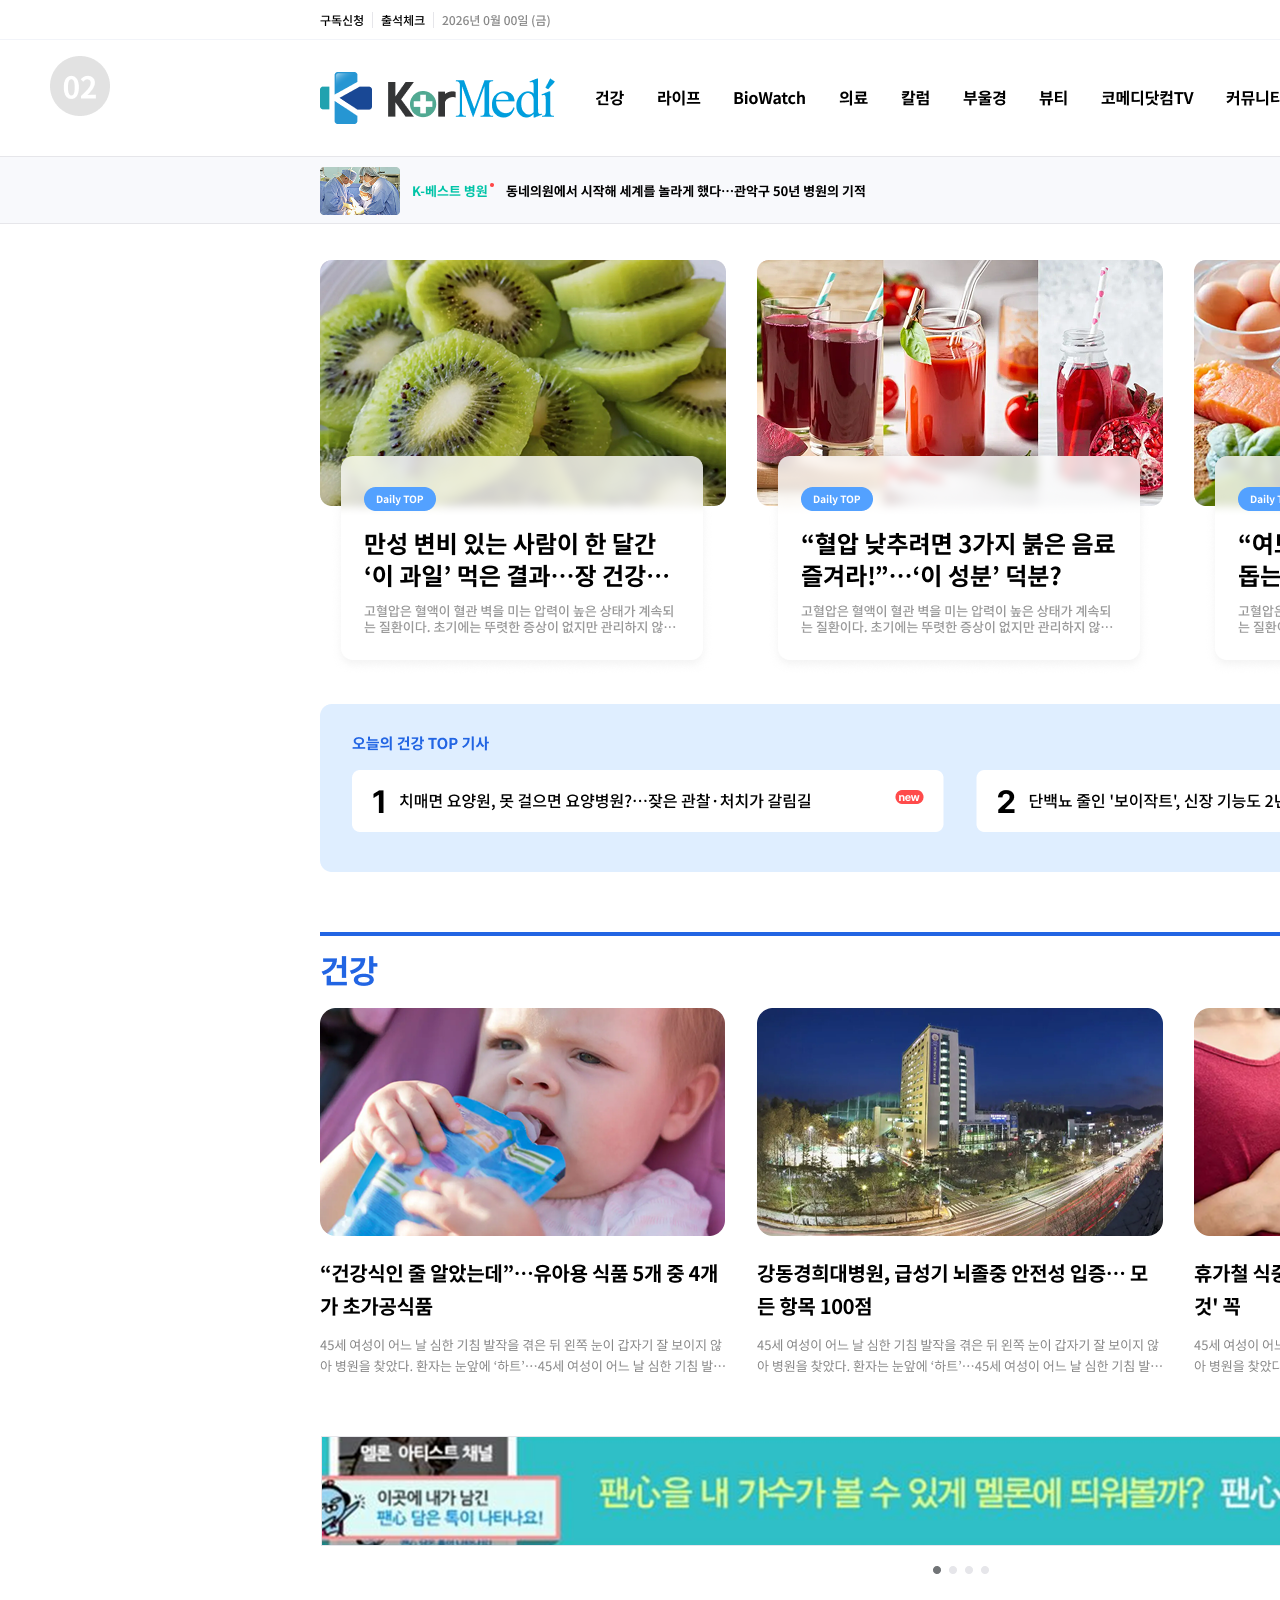
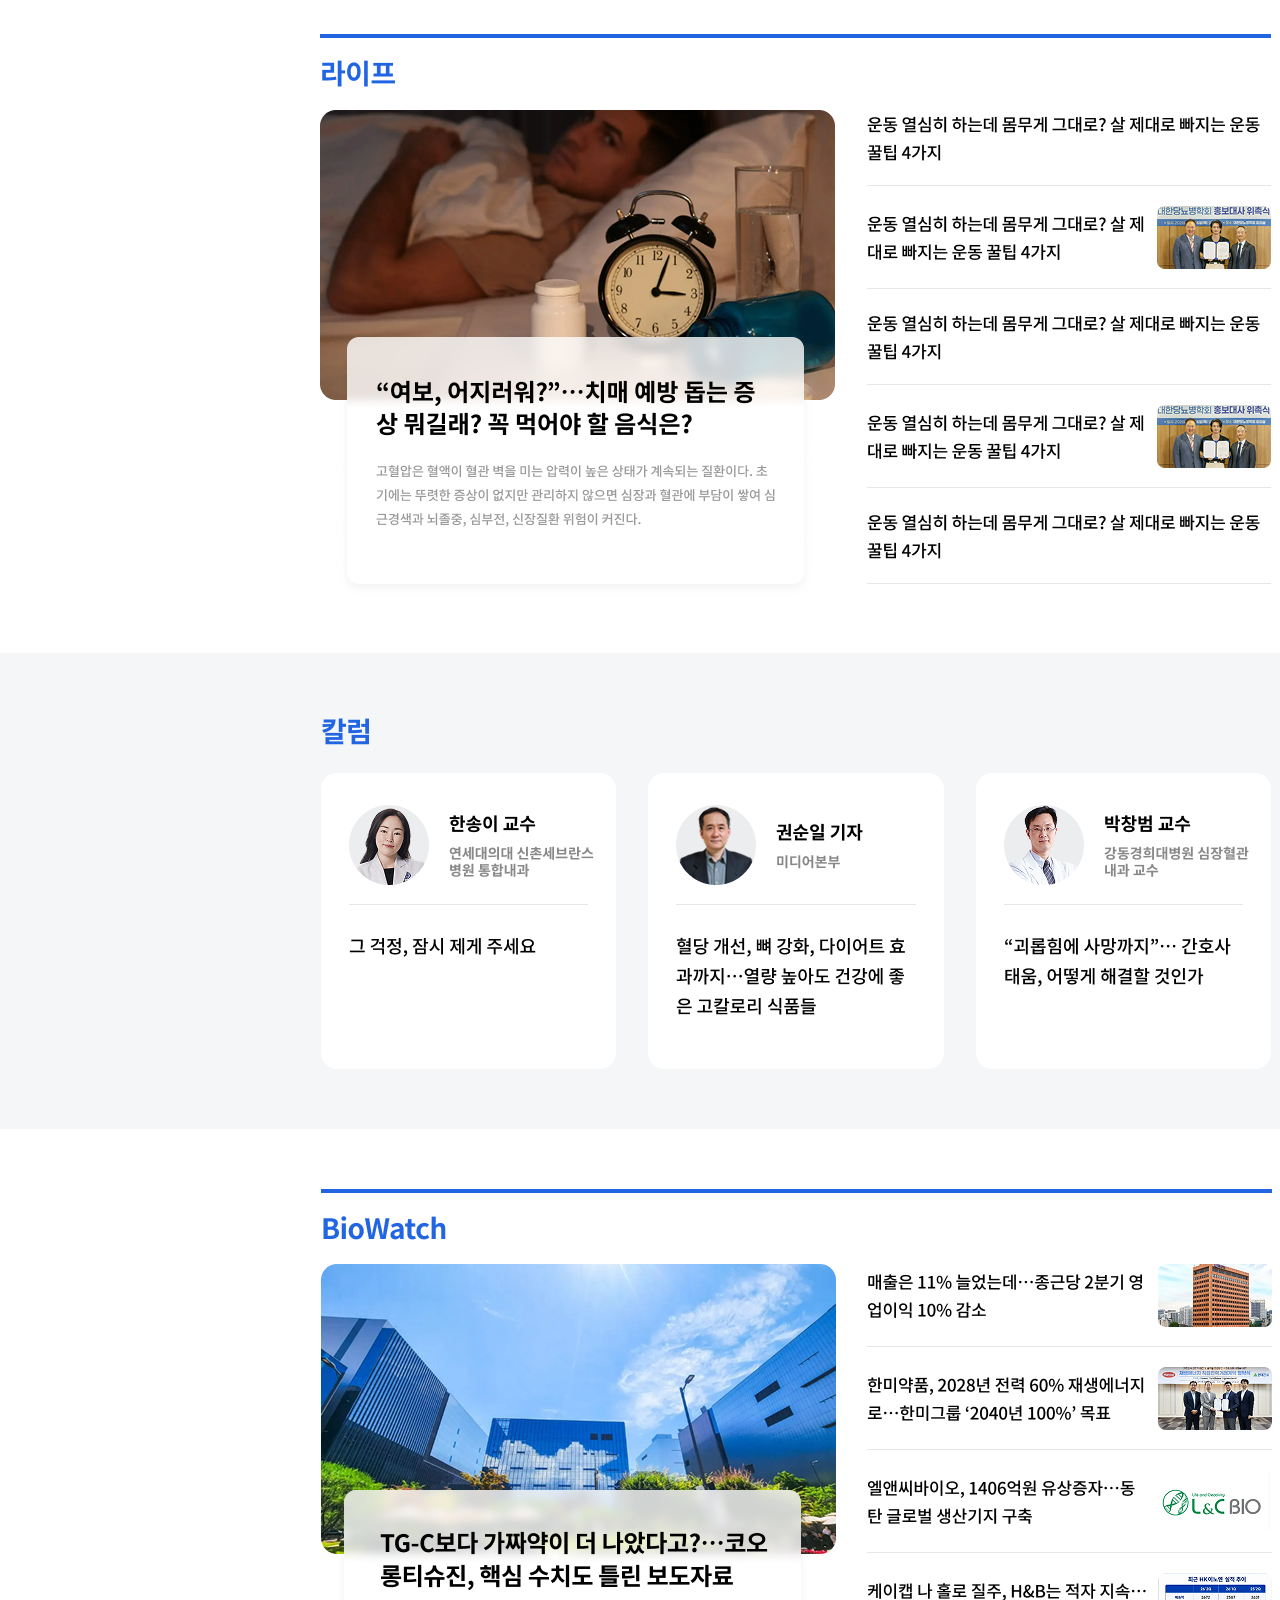
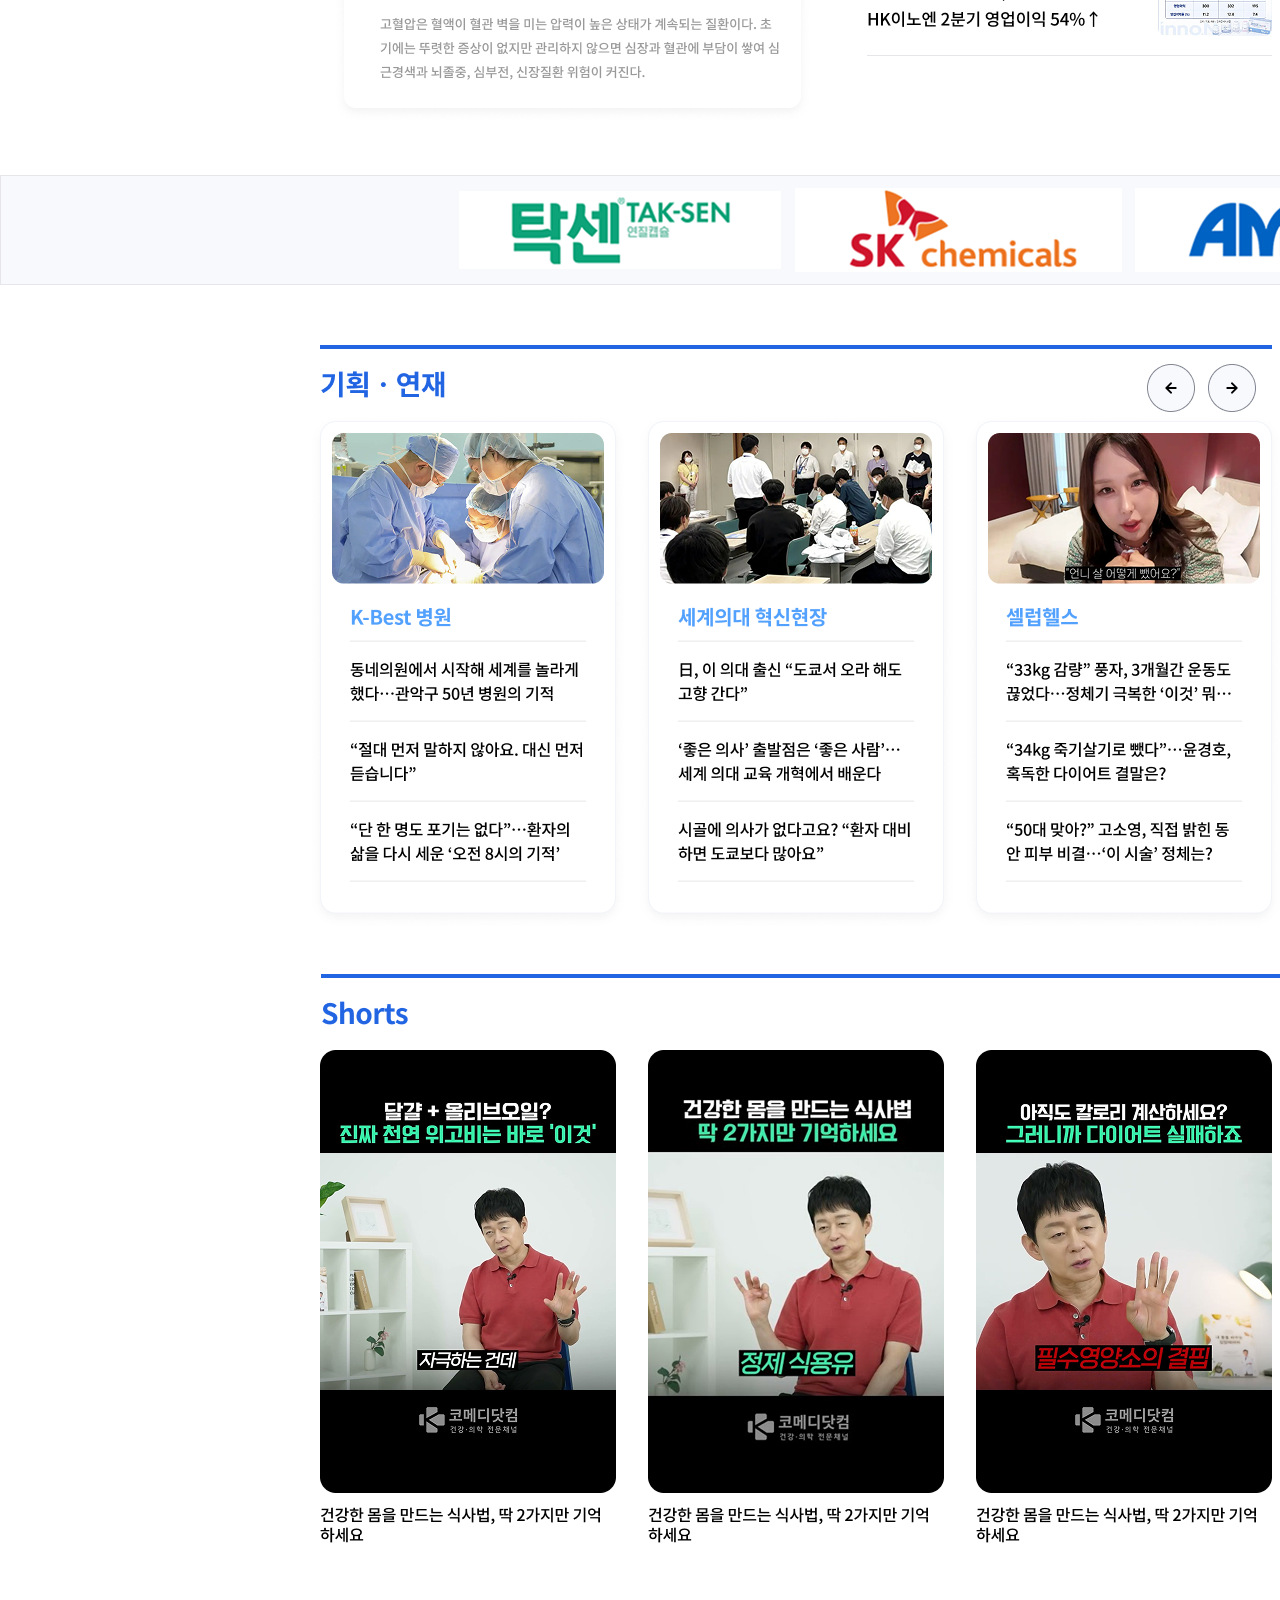
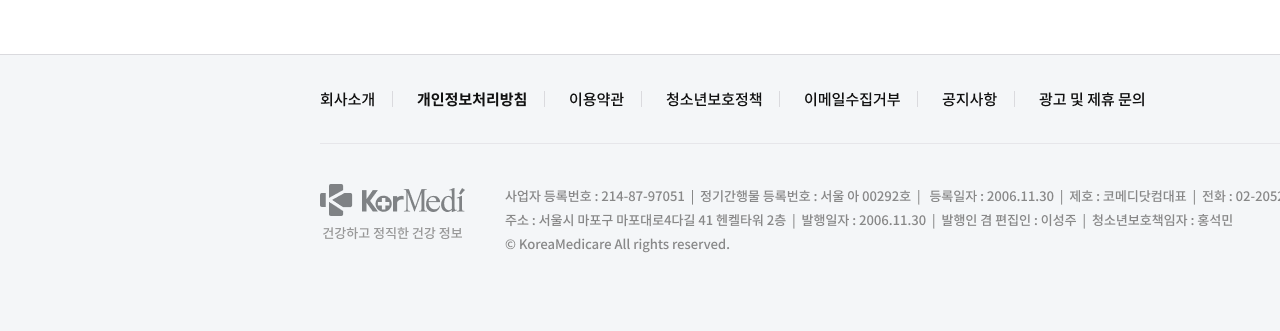
==== renewal/02-PC.html @ 409029b1 "Add files via upload" ====
<!DOCTYPE html>
<html lang="ko">
<head>
    <meta charset="UTF-8">
    <title>#02-PC</title>
    <meta name="viewport" content="width=1920">
    <link rel="stylesheet" href="main.css">
</head>
<body style="background-image: url(img/02-PC.png);">
  <a class="pc-mockup" style="height: 5131px;" href="02-M.html"></a>
</body>
</html>
---- renewal/main.css ----
/* 기본 여백 제거 */
html,
body {
    margin: 0;
    padding: 0;
}

body {
    background-color: #f5f5f5;
    overflow-x: hidden;
    background-repeat: no-repeat;
}

a { text-decoration: none; display: block; margin: 0 auto;}

.pc-mockup { width:1280px;}

.m-mockup { box-shadow:
     14px 0 24px -14px rgba(0, 0, 0, 0.15),   /* 오른쪽 */
    -14px 0 24px -14px rgba(0, 0, 0, 0.15); width:375px;
    background-repeat: no-repeat;
    background-position: top center;
    background-attachment: scroll;
background-size: 375px auto;}
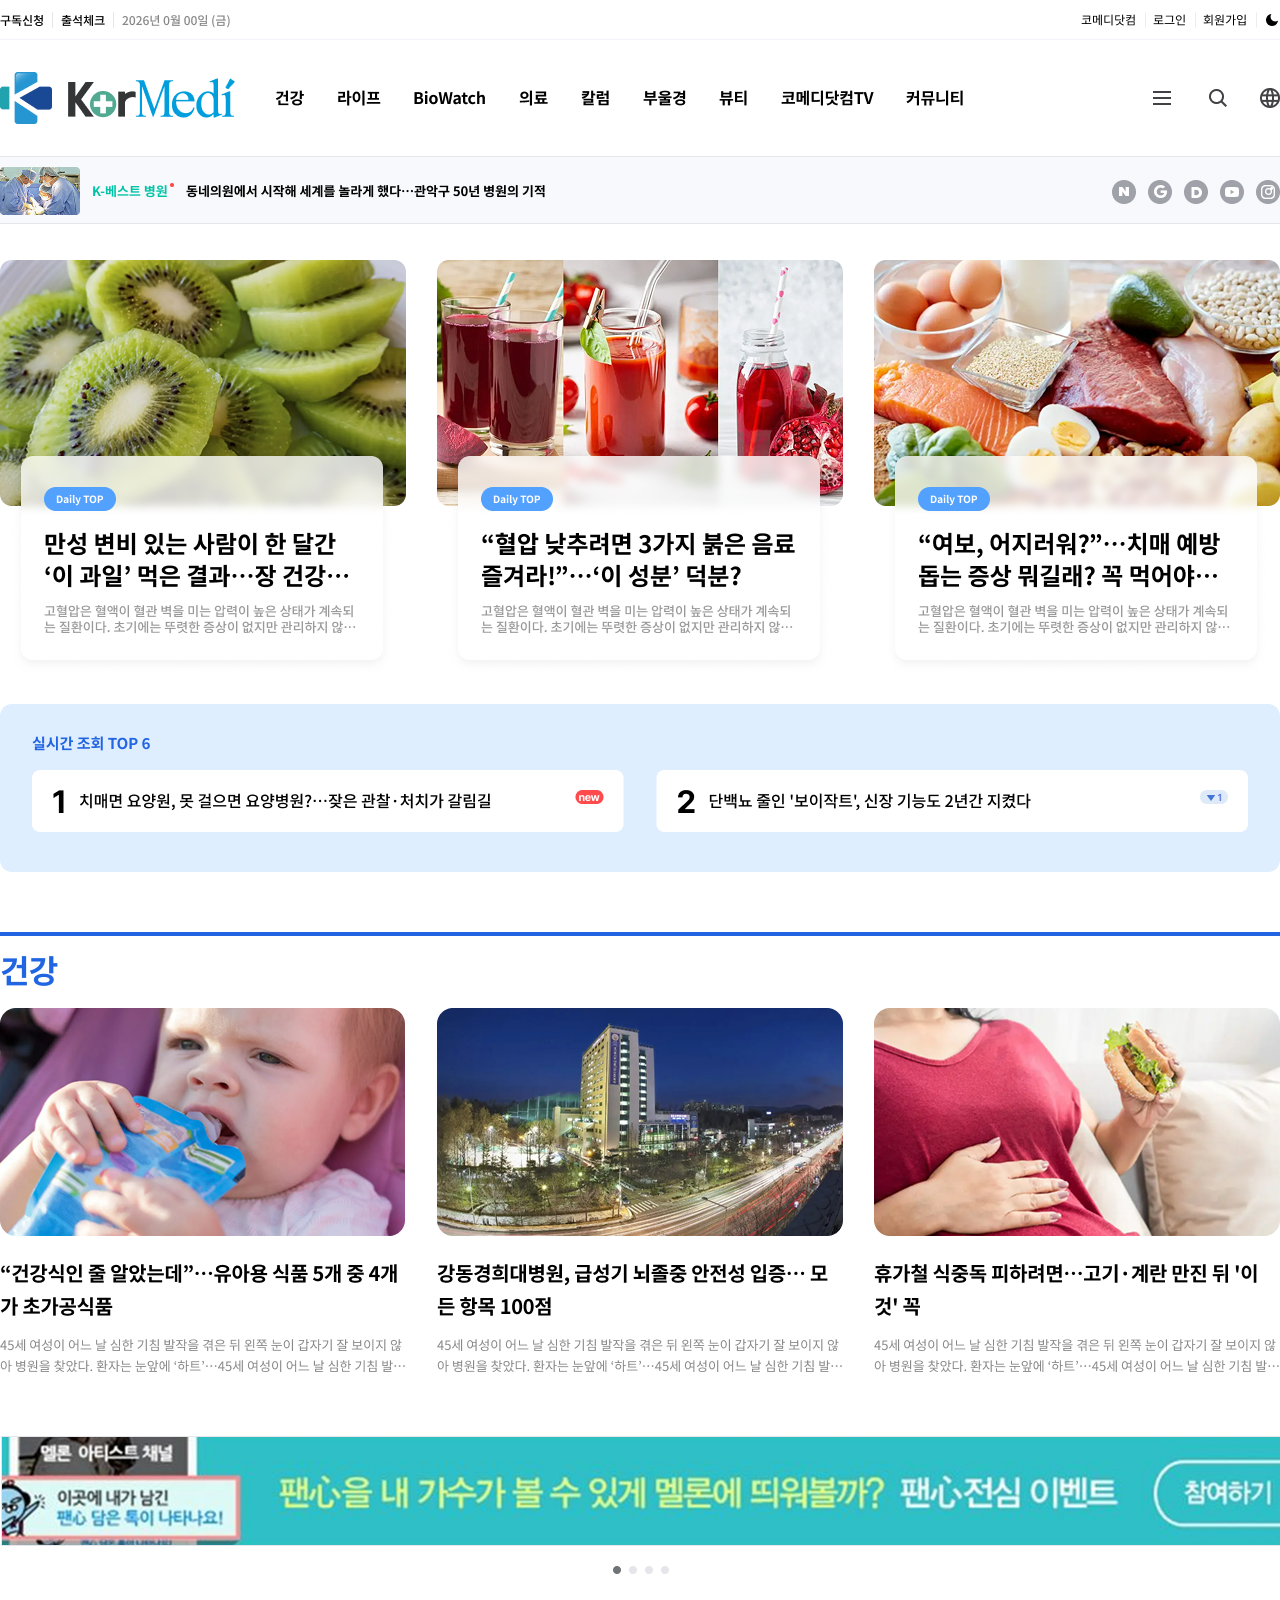
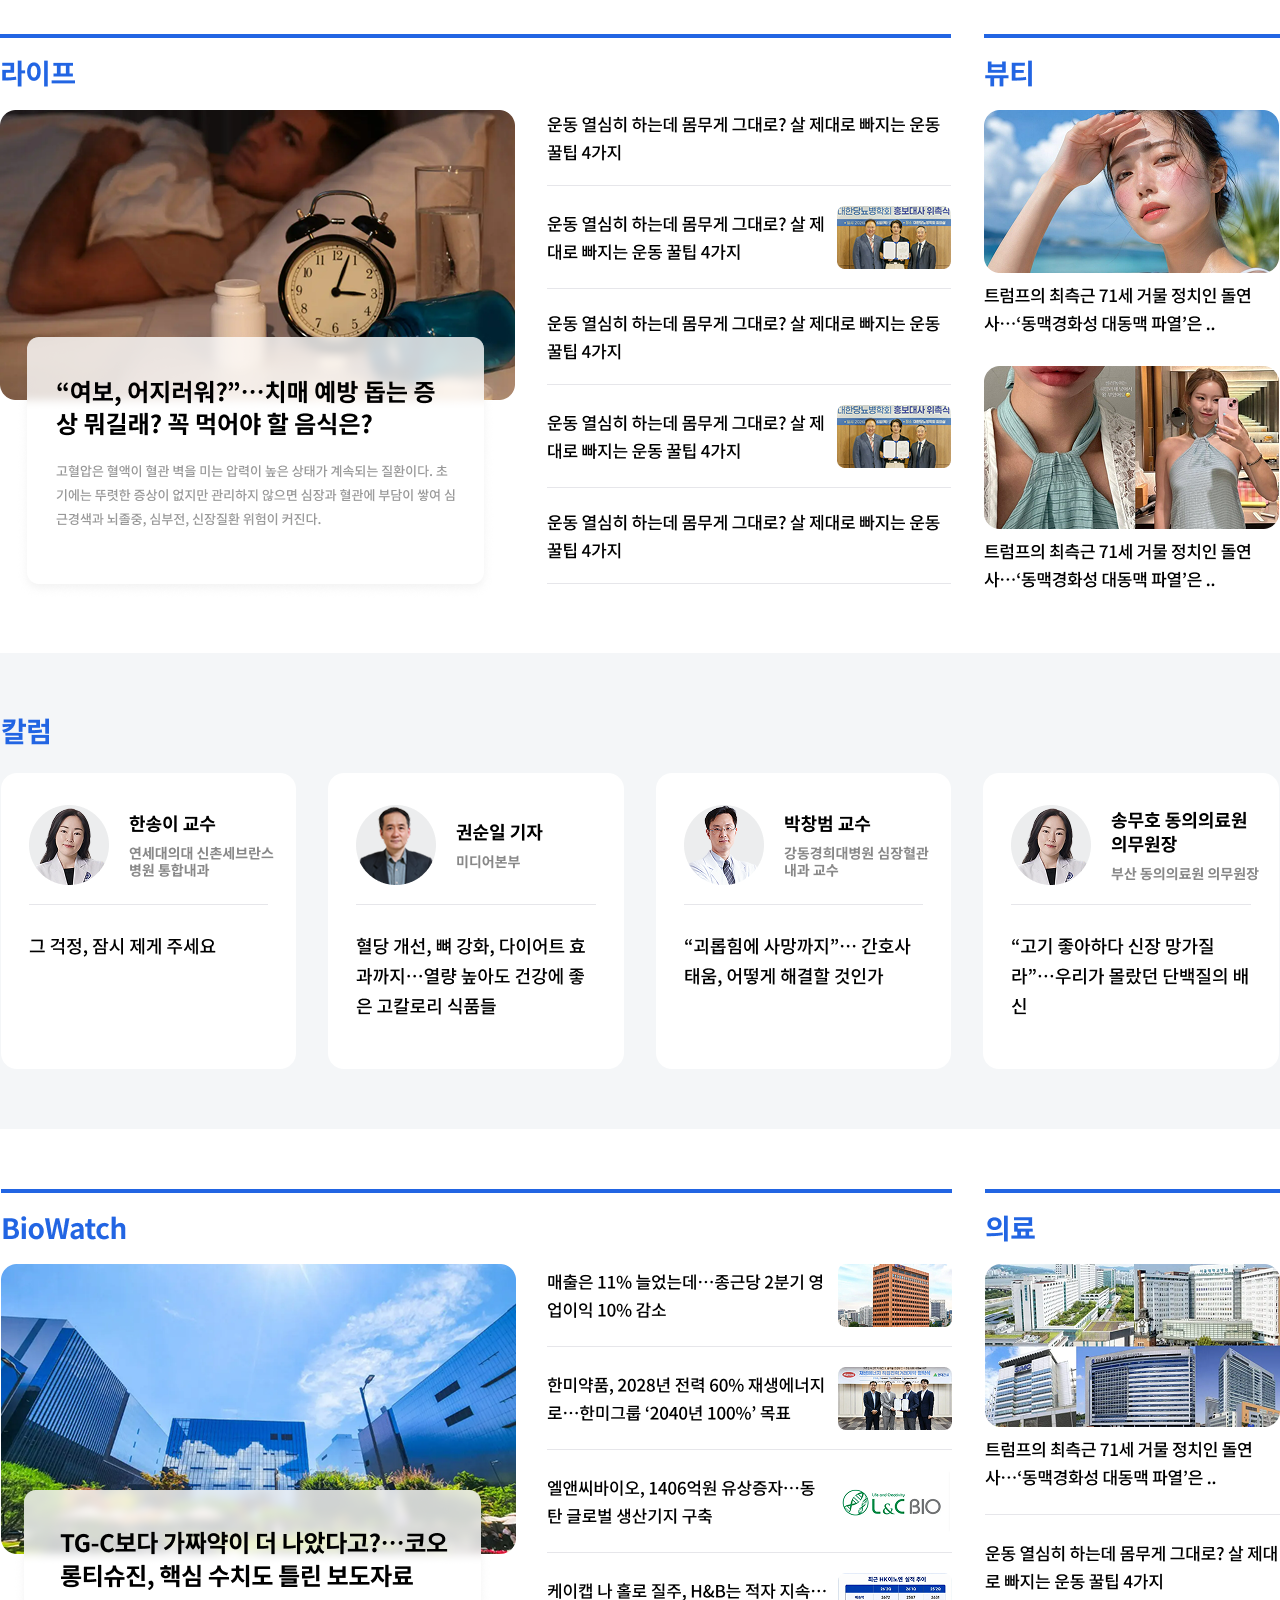
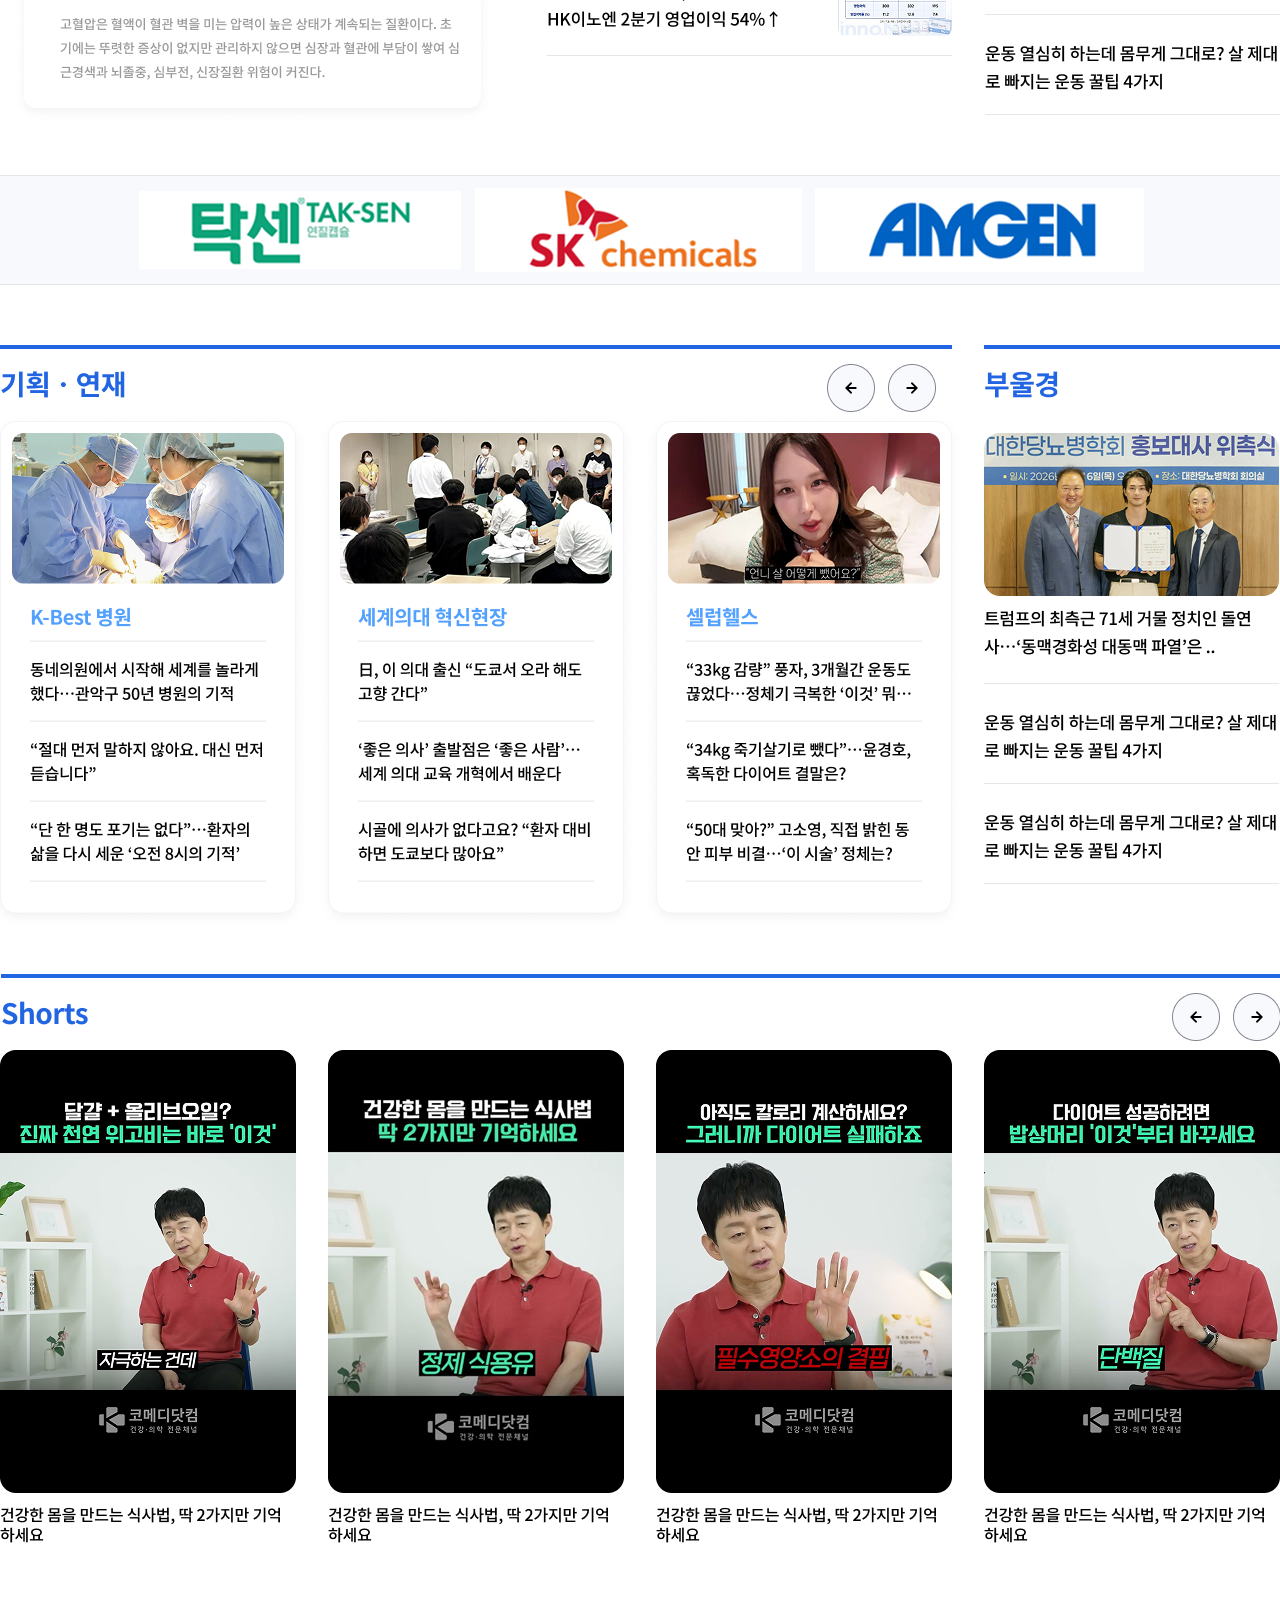
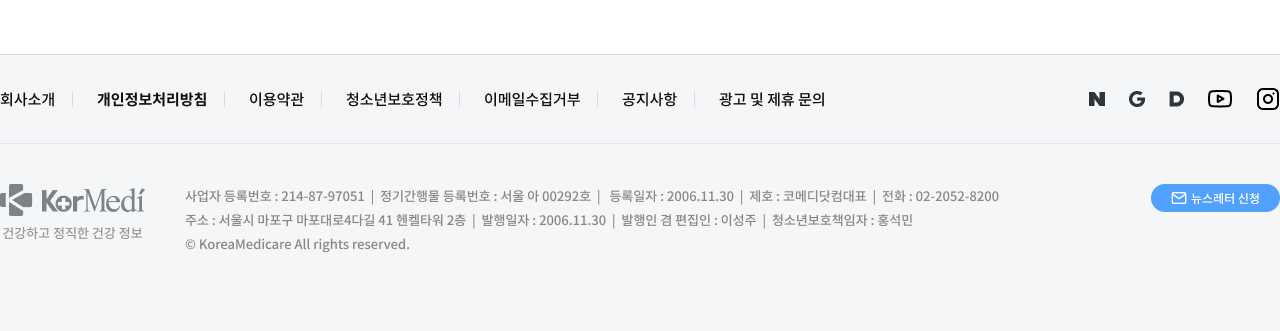
==== commit 75dd7bdb: "Add files via upload" ====
--- a/renewal/02-PC.html
+++ b/renewal/02-PC.html
@@ -6,7 +6,7 @@
     <meta name="viewport" content="width=1920">
     <link rel="stylesheet" href="main.css">
 </head>
-<body style="background-image: url(img/02-PC.png);">
-  <a class="pc-mockup" style="height: 5131px;" href="02-M.html"></a>
+<body>
+  <a class="pc-mockup" style="background-image: url(img/02-PC.png); height: 5131px;" href="02-M.html"></a>
 </body>
 </html>
--- a/renewal/main.css
+++ b/renewal/main.css
@@ -8,17 +8,22 @@
 body {
     background-color: #f5f5f5;
     overflow-x: hidden;
-    background-repeat: no-repeat;
+
 }
 
 a { text-decoration: none; display: block; margin: 0 auto;}
 
-.pc-mockup { width:1280px;}
+.pc-mockup {
+    background-repeat: no-repeat;
+    background-position: top center;
+    background-size: 1920px auto;
+margin: 0 auto;}
 
-.m-mockup { box-shadow:
-     14px 0 24px -14px rgba(0, 0, 0, 0.15),   /* 오른쪽 */
-    -14px 0 24px -14px rgba(0, 0, 0, 0.15); width:375px;
+.m-mockup {
+    width:375px;
+    box-shadow: 14px 0 24px -14px rgba(0, 0, 0, 0.15),   /* 오른쪽 */
+    -14px 0 24px -14px rgba(0, 0, 0, 0.15);
     background-repeat: no-repeat;
     background-position: top center;
     background-attachment: scroll;
-background-size: 375px auto;}
+    background-size: 375px auto;}
